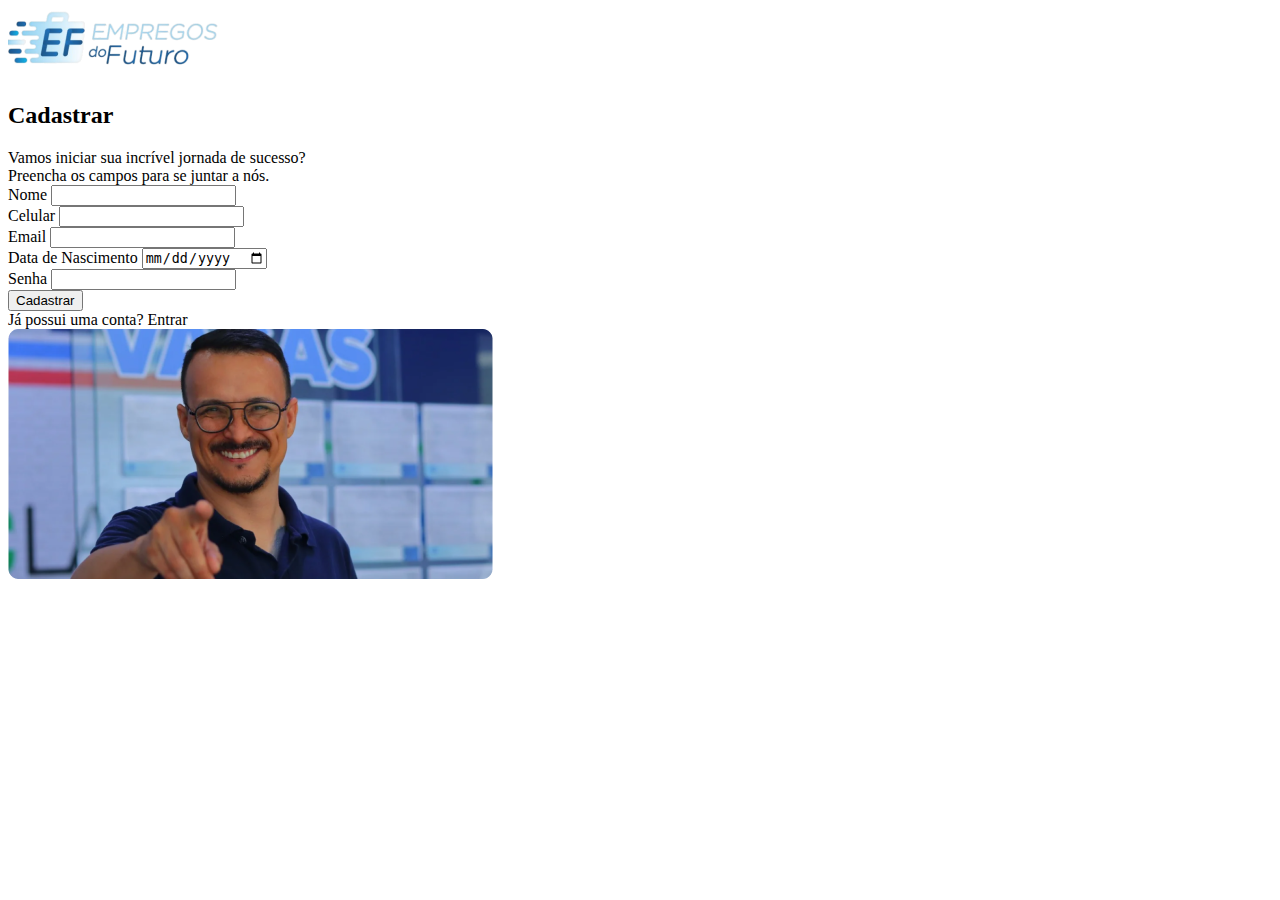
==== cadastro.html @ f5eb39e4 "Add files via upload" ====
<!DOCTYPE html>
<html lang="pt-br">

<head>
    <meta charset="UTF-8">
    <meta name="viewport" content="width=device-width, initial-scale=1.0">
    <title>Cadastro | Empregos do Futuro</title>
</head>

<body>
    <main>
        <div class="left_side">
            <form action="">
                <img src="./img/Logo.png" alt="Empregos do Futuro">

                <div class="titulo_form">
                    <h2>Cadastrar</h2>
                    <span>
                        Vamos iniciar sua incrível jornada de sucesso?
                        <br>
                        Preencha os campos para se juntar a nós.
                    </span>
                </div>

                <div class="entrada_dados">
                    <div class="info">
                        <label for="txtNome">Nome</label>
                        <input type="text" id="txtNome" name="txtNome">
                        <span class="erro" id="erroNome"></span>
                    </div>

                    <div class="info">
                        <label for="txtCelular">Celular</label>
                        <input type="text" id="txtCelular" name="txtCelular">
                        <span class="erro" id="erroCelular"></span>
                    </div>

                    <div class="info">
                        <label for="txtEmail">Email</label>
                        <input type="text" id="txtEmail" name="txtEmail">
                        <span class="erro" id="erroEmail"></span>
                    </div>

                    <div class="info">
                        <label for="txtDataNasc">Data de Nascimento</label>
                        <input type="date" id="txtDataNasc" name="txtDataNasc">
                        <span class="erro" id="erroDataNasc"></span>
                    </div>

                    <div class="info">
                        <label for="txtSenha">Senha</label>
                        <input type="password" id="txtSenha" name="txtSenha">
                        <span class="erro" id="erroSenha"></span>
                    </div>

                    <div class="botao">
                        <input type="button" value="Cadastrar" id="btnCadastrar">
                    </div>

                    <div class="comConta">
                        Já possui uma conta? <span>Entrar</span>
                    </span>
                </div>
            </form>
        </div>

        <div class="right_side">
            <img src="./img/feirao_img.png" alt="Imagem Cadastro">
        </div>
    </main>
</body>

</html>
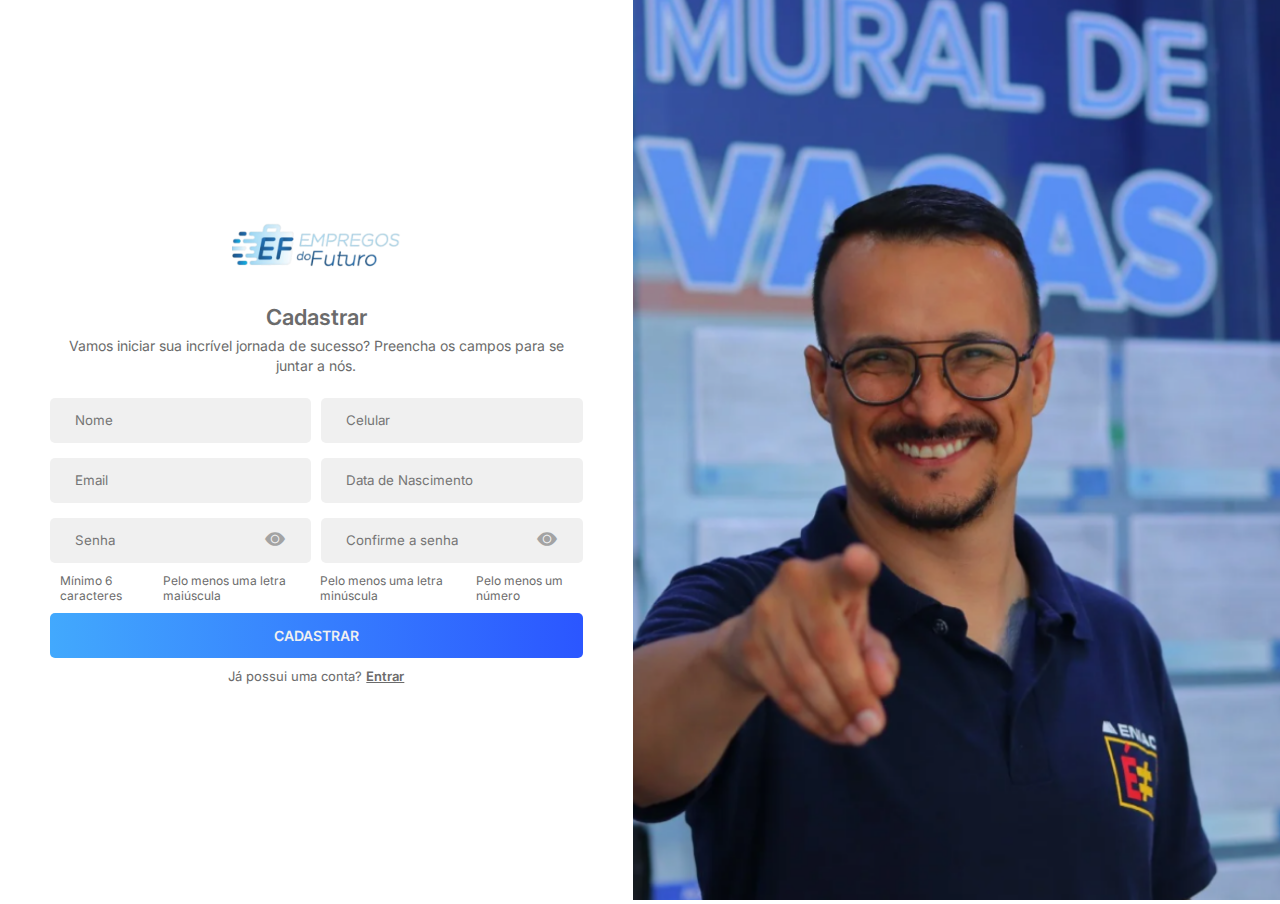
==== commit 86da72eb: "Confirme a senha" ====
--- a/cadastro.html
+++ b/cadastro.html
@@ -1,73 +1,95 @@
-<!DOCTYPE html>
-<html lang="pt-br">
-
-<head>
-    <meta charset="UTF-8">
-    <meta name="viewport" content="width=device-width, initial-scale=1.0">
-    <title>Cadastro | Empregos do Futuro</title>
-</head>
-
-<body>
-    <main>
-        <div class="left_side">
-            <form action="">
-                <img src="./img/Logo.png" alt="Empregos do Futuro">
-
-                <div class="titulo_form">
-                    <h2>Cadastrar</h2>
-                    <span>
-                        Vamos iniciar sua incrível jornada de sucesso?
-                        <br>
-                        Preencha os campos para se juntar a nós.
-                    </span>
-                </div>
-
-                <div class="entrada_dados">
-                    <div class="info">
-                        <label for="txtNome">Nome</label>
-                        <input type="text" id="txtNome" name="txtNome">
-                        <span class="erro" id="erroNome"></span>
-                    </div>
-
-                    <div class="info">
-                        <label for="txtCelular">Celular</label>
-                        <input type="text" id="txtCelular" name="txtCelular">
-                        <span class="erro" id="erroCelular"></span>
-                    </div>
-
-                    <div class="info">
-                        <label for="txtEmail">Email</label>
-                        <input type="text" id="txtEmail" name="txtEmail">
-                        <span class="erro" id="erroEmail"></span>
-                    </div>
-
-                    <div class="info">
-                        <label for="txtDataNasc">Data de Nascimento</label>
-                        <input type="date" id="txtDataNasc" name="txtDataNasc">
-                        <span class="erro" id="erroDataNasc"></span>
-                    </div>
-
-                    <div class="info">
-                        <label for="txtSenha">Senha</label>
-                        <input type="password" id="txtSenha" name="txtSenha">
-                        <span class="erro" id="erroSenha"></span>
-                    </div>
-
-                    <div class="botao">
-                        <input type="button" value="Cadastrar" id="btnCadastrar">
-                    </div>
-
-                    <div class="comConta">
-                        Já possui uma conta? <span>Entrar</span>
-                    </span>
-                </div>
-            </form>
-        </div>
-
-        <div class="right_side">
-            <img src="./img/feirao_img.png" alt="Imagem Cadastro">
-        </div>
-    </main>
-</body>
-
+<!DOCTYPE html>
+<html lang="pt-br">
+
+<head>
+    <meta charset="UTF-8">
+    <meta name="viewport" content="width=device-width, initial-scale=1.0">
+    <title>Cadastro | Empregos do Futuro</title>
+    <link rel="stylesheet" href="css/style_cadastro.css">
+
+    <!-- Biblioteca do icone -->
+    <link rel="stylesheet" href="https://cdn.jsdelivr.net/npm/bootstrap-icons@1.11.3/font/bootstrap-icons.min.css">
+
+    <!-- Javascript (mostra e esconder) Senha -->
+    <script src="./js/ocultarSenha.js"></script>
+
+    <!-- Javascript das Validações -->
+    <script src="./js/validacoes.js"></script>
+</head>
+
+<body>
+    <main>
+        <div class="left_side">
+            <form action="./control/cadastrarAluno.jsp" name="formCadastro" id="formCadastro">
+                <a href="./index.html"><img src="./img/Logo.png" alt="Empregos do Futuro" class="botton_home"></a>
+
+                <div class="titulo_form">
+                    <h2>Cadastrar</h2>
+                    <span>
+                        Vamos iniciar sua incrível jornada de sucesso?
+                        Preencha os campos para se juntar a nós.
+                    </span>
+                </div>
+
+                <div class="entrada_dados">
+                    <div class="linha">
+                        <div class="info">
+                            <input type="text" id="txtNome" name="txtNome" placeholder="Nome" autocomplete="off">
+                            <span class="erro" id="erroNome"></span>
+                        </div>
+
+                        <div class="info">
+                            <input type="text" id="txtCelular" name="txtCelular" placeholder="Celular"
+                                autocomplete="off">
+                            <span class="erro" id="erroCelular"></span>
+                        </div>
+                    </div>
+
+                    <div class="linha">
+                        <div class="info">
+                            <input type="text" id="txtEmail" name="txtEmail" placeholder="Email" autocomplete="off">
+                            <span class="erro" id="erroEmail"></span>
+                        </div>
+                        <div class="info">
+                            <input type="text" id="txtDataNasc" name="txtDataNasc" placeholder="Data de Nascimento"
+                                onfocus="(this.type='date')" onblur="(this.type='text')">
+                            <span class="erro" id="erroDataNasc"></span>
+                        </div>
+                    </div>
+
+                    <div class="linha">
+                        <div class="info">
+                            <input type="password" id="txtSenha" name="txtSenha" placeholder="Senha" autocomplete="off">
+                            <i class="bi bi-eye-fill" id="btn-Senha" onclick="mostrarSenha()"></i>
+                        </div>
+                        <div class="info">
+                            <input type="password" id="txtConfirmaSenha" name="txtConfirmacaoSenha" placeholder="Confirme a senha" autocomplete="off">
+                            <i class="bi bi-eye-fill" id="btn-ConfirmaSenha" onclick="mostrarSenha()"></i>
+                        </div>
+                    </div>
+                    <div class="verifsenha">
+                        <span class="requisito" id="erroSenhaChar">Mínimo 6 caracteres</span>
+                        <span class="requisito" id="erroSenhaUpper">Pelo menos uma letra maiúscula</span>
+                        <span class="requisito" id="erroSenhaLower">Pelo menos uma letra minúscula</span>
+                        <span class="requisito" id="erroSenhaNum">Pelo menos um número</span>
+                    </div>
+
+
+                    <div class="botao">
+                        <input type="button" onclick="validarDados()" class="btnEntrar" value="Cadastrar"
+                            id="btnCadastrar">
+                    </div>
+
+                    <div class="comConta">
+                        Já possui uma conta? <a href="./login.html">Entrar</a>
+                    </div>
+            </form>
+        </div>
+
+        <div class="right_side">
+            <img src="./img/imagemCadastro.png" alt="Imagem Cadastro">
+        </div>
+    </main>
+</body>
+
 </html>--- a/css/style_cadastro.css
+++ b/css/style_cadastro.css
@@ -0,0 +1,199 @@
+@import url('https://fonts.googleapis.com/css2?family=Inter:wght@100..900&display=swap');
+
+body,
+html {
+    overflow: hidden;
+    scroll-behavior: smooth;
+}
+
+* {
+    padding: 0;
+    margin: 0;
+    box-sizing: border-box;
+    font-family: "Inter", sans-serif;
+}
+main{
+    width: 100vw;
+    min-height: 100vh;
+
+}
+
+.right_side{
+    width: 100%;
+    height: 100%;
+}
+
+.left_side{
+    display: flex;
+    min-height: 100vh;
+    align-items: center;
+    width: 100%;
+    justify-content: center;
+}
+
+.right_side img{
+    height: 100vh;
+    min-width: 100%;
+    object-fit: cover;
+}
+
+.botton_home{
+    height: 56px;
+    align-items: center;
+    align-content: center;
+}
+
+form{
+    width: 100%;
+    max-height: 40vh;
+    display: flex;
+    gap: 20px;
+    padding: 50px;
+    align-items: center;
+    justify-content: center;
+    flex-direction: column;
+}
+
+.titulo_form{
+    padding: 3px;
+    color: #6B6B6B;
+    text-align: center;
+}
+
+.titulo_form h2{
+    font-size: 22px;
+    padding-bottom: 5px;
+    font-weight: 600;
+}
+
+.titulo_form span{
+    font-size: 14px;
+    font-weight: 400;
+}
+
+.entrada_dados{
+    display: flex;
+    flex-direction: column;
+    gap: 10px;
+}
+
+.info{
+    display: flex;
+    flex-direction: column;
+    gap: 5px;
+    position: relative;
+    width: 100%;
+}
+.requisito{
+    font-size: 12px;
+    font-weight: 400;
+    color: #212121;
+    padding-left: 10px;
+}
+.erro{
+    font-size: 12px;
+    font-weight: 400;
+    color: #c91f13;
+    padding-left: 10px;
+}
+
+.info input{
+    width: 100%;
+    height: 45px;
+    border-radius: 5px ;
+    background-color: #F0F0F0;
+    padding: 15px;
+    padding-left: 25px;
+    border: none;
+    transition: .3s ease;
+}
+
+.info i{
+    font-size: 20px;
+    cursor: pointer;
+    position: absolute;
+    padding-top: 10px;
+    right: 10%;
+    color: #a3a3a3;
+    transition: .3s ease;
+}
+.info i:hover{
+    color: #7b7b7b;
+}
+
+.botao input{
+    width: 100%;
+    height: 45px;
+    border-radius: 5px;
+    background: linear-gradient(88deg, #42A9FD 0%, #2b56ff 100%);
+    color: #F0F0F0;
+    font-size: 14px;
+    font-weight: 600;
+    text-transform: uppercase;
+    border: none;
+    transition: .3s ease-in-out;
+    cursor: pointer;
+    /* cursor: not-allowed; */
+}
+.botao input:hover{
+    filter: brightness(1.1);
+    letter-spacing: .5px;
+}
+
+.verifsenha{
+    width: 100%;
+    display: flex;
+    justify-content: space-between;
+    height: 30px;
+    align-items: center;
+}
+.verifsenha span{
+    color: #6B6B6B;
+}
+
+.erroCampo{
+    border-bottom: 2px solid #c91f13 !important;
+}
+
+.info input:focus{
+    outline: none;
+    border-bottom: solid 1.8px #2b56ff;
+}
+
+.linha{
+    display: flex;
+    gap: 10px;
+}
+
+.comConta{
+    color: #6B6B6B;
+    font-size: 13px;
+    font-weight: 400;
+    text-align: center;
+}
+
+.comConta a{
+    font-weight: 600;
+    color: #6B6B6B;
+}
+
+@media all and (max-width: 1000px) {
+    .right_side{
+        display: none;
+    }
+}
+@media all and (max-width: 600px) {
+    .linha{
+        flex-direction: column;
+    }
+    main{
+        padding: 10px;
+    }
+    .verifsenha{
+        padding-bottom: 10px;
+    }
+    form{
+        gap: 10px;
+    }
+    
+}